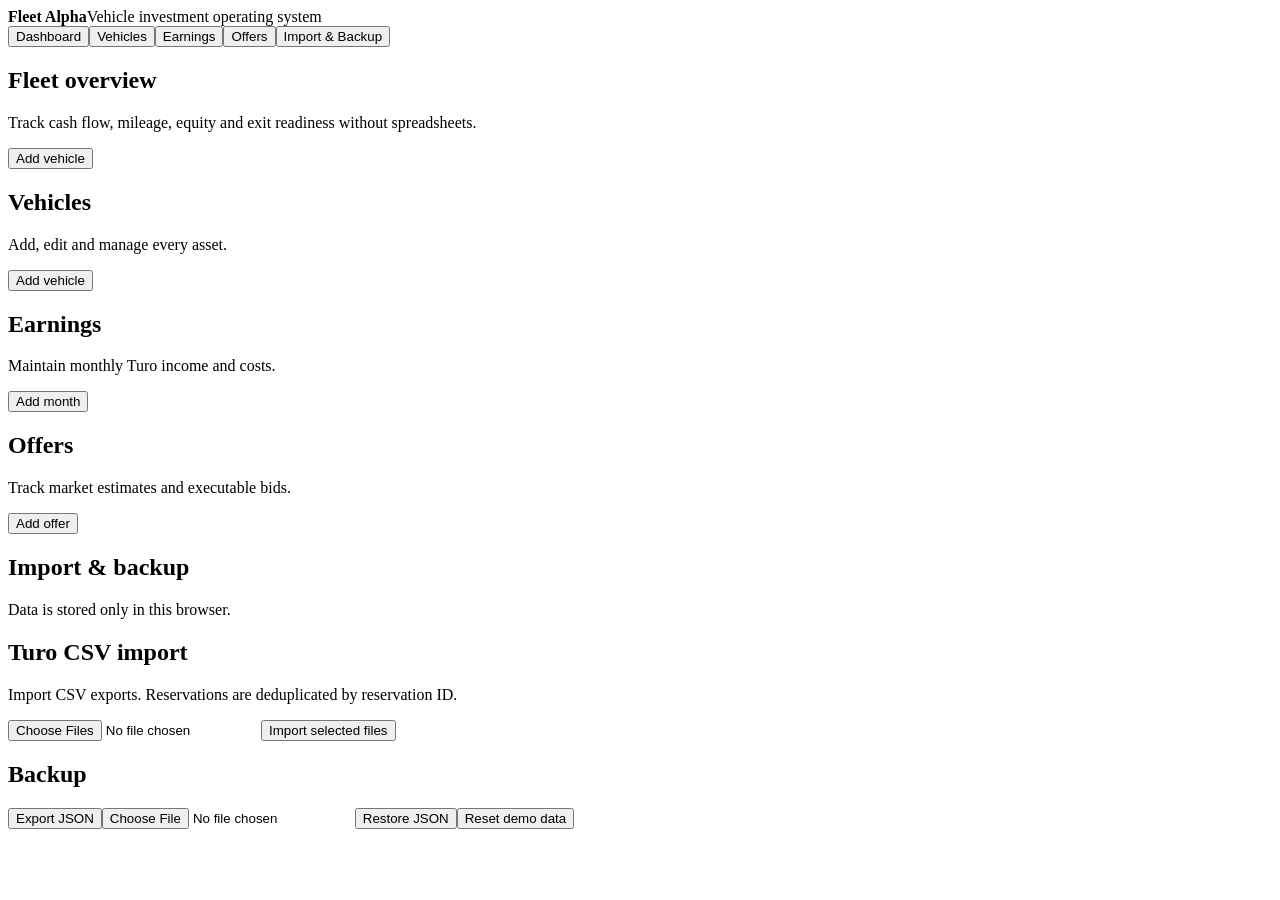
==== fleet-alpha/index.html @ 128af907 "Add Fleet Alpha public app shell" ====
<!doctype html><html><head><meta charset="utf-8"><meta name="viewport" content="width=device-width,initial-scale=1"><title>Fleet Alpha</title><link rel="stylesheet" href="styles.css"></head><body><header><div><b>Fleet Alpha</b><span>Vehicle investment operating system</span></div><nav><button data-view="dashboard">Dashboard</button><button data-view="vehicles">Vehicles</button><button data-view="earnings">Earnings</button><button data-view="offers">Offers</button><button data-view="data">Import & Backup</button></nav></header><main><section id="dashboard" class="view active"><div class="hero"><div><h1>Fleet overview</h1><p>Track cash flow, mileage, equity and exit readiness without spreadsheets.</p></div><button class="primary" onclick="openVehicle()">Add vehicle</button></div><div id="kpis" class="kpis"></div><div id="cards" class="cards"></div></section><section id="vehicles" class="view"><div class="hero"><div><h1>Vehicles</h1><p>Add, edit and manage every asset.</p></div><button class="primary" onclick="openVehicle()">Add vehicle</button></div><div id="vehicleTable"></div></section><section id="earnings" class="view"><div class="hero"><div><h1>Earnings</h1><p>Maintain monthly Turo income and costs.</p></div><button class="primary" onclick="openEarning()">Add month</button></div><div id="earningTable"></div></section><section id="offers" class="view"><div class="hero"><div><h1>Offers</h1><p>Track market estimates and executable bids.</p></div><button class="primary" onclick="openOffer()">Add offer</button></div><div id="offerTable"></div></section><section id="data" class="view"><div class="hero"><div><h1>Import & backup</h1><p>Data is stored only in this browser.</p></div></div><div class="panel"><h2>Turo CSV import</h2><p>Import CSV exports. Reservations are deduplicated by reservation ID.</p><input id="csv" type="file" accept=".csv" multiple><button class="primary" onclick="importCSV()">Import selected files</button><div id="importMsg"></div></div><div class="panel"><h2>Backup</h2><button onclick="exportData()">Export JSON</button><input id="restore" type="file" accept="application/json"><button onclick="restoreData()">Restore JSON</button><button class="danger" onclick="resetData()">Reset demo data</button></div></section></main><dialog id="modal"><form id="form" method="dialog"><div class="modalHead"><h2 id="modalTitle"></h2><button value="cancel">×</button></div><div id="fields" class="formGrid"></div><menu><button value="cancel">Cancel</button><button id="saveBtn" class="primary" value="default">Save</button></menu></form></dialog><script src="app.js"></script></body></html>
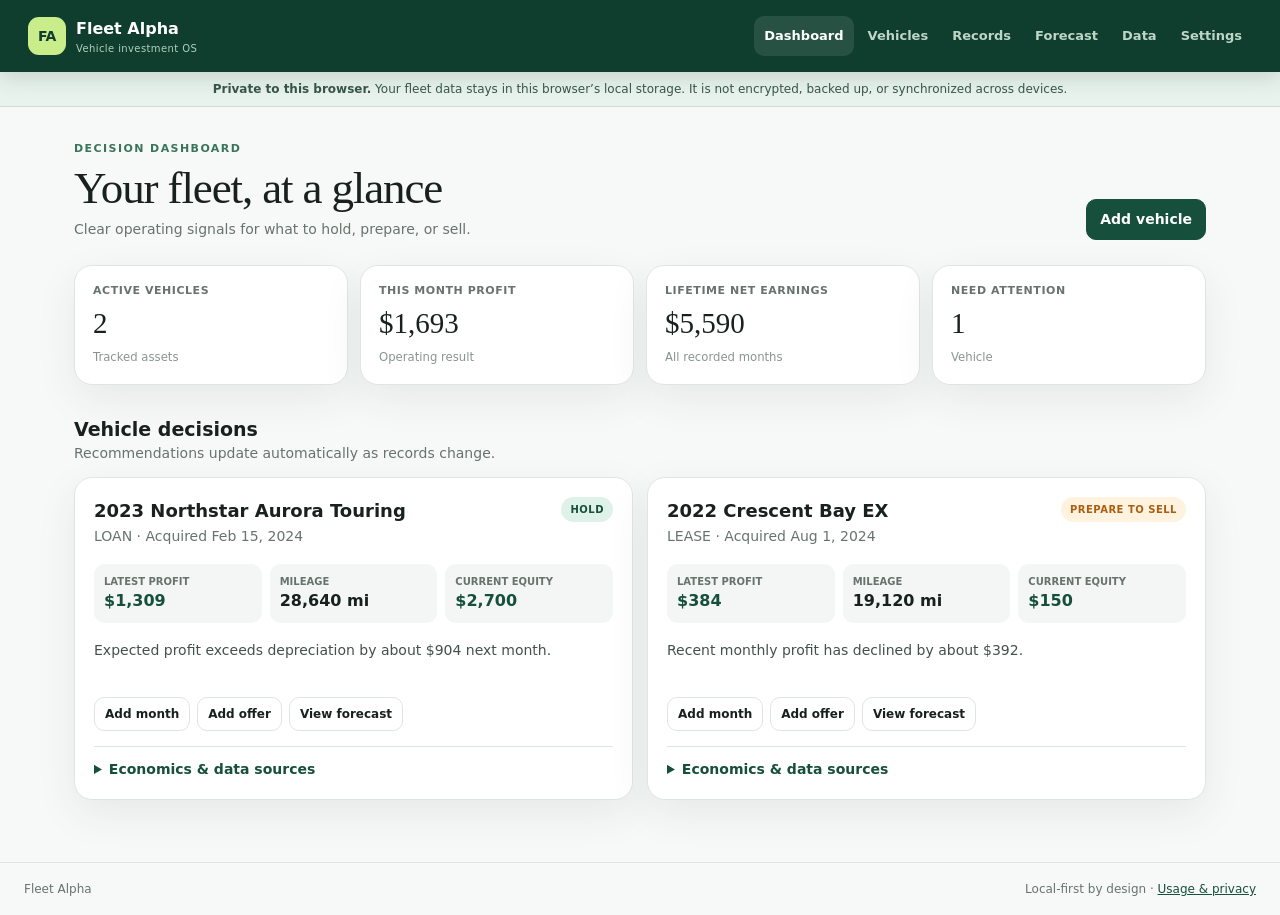
==== commit b7bac782: "Complete Fleet Alpha production implementation" ====
--- a/fleet-alpha/index.html
+++ b/fleet-alpha/index.html
@@ -1 +1,166 @@
-<!doctype html><html><head><meta charset="utf-8"><meta name="viewport" content="width=device-width,initial-scale=1"><title>Fleet Alpha</title><link rel="stylesheet" href="styles.css"></head><body><header><div><b>Fleet Alpha</b><span>Vehicle investment operating system</span></div><nav><button data-view="dashboard">Dashboard</button><button data-view="vehicles">Vehicles</button><button data-view="earnings">Earnings</button><button data-view="offers">Offers</button><button data-view="data">Import & Backup</button></nav></header><main><section id="dashboard" class="view active"><div class="hero"><div><h1>Fleet overview</h1><p>Track cash flow, mileage, equity and exit readiness without spreadsheets.</p></div><button class="primary" onclick="openVehicle()">Add vehicle</button></div><div id="kpis" class="kpis"></div><div id="cards" class="cards"></div></section><section id="vehicles" class="view"><div class="hero"><div><h1>Vehicles</h1><p>Add, edit and manage every asset.</p></div><button class="primary" onclick="openVehicle()">Add vehicle</button></div><div id="vehicleTable"></div></section><section id="earnings" class="view"><div class="hero"><div><h1>Earnings</h1><p>Maintain monthly Turo income and costs.</p></div><button class="primary" onclick="openEarning()">Add month</button></div><div id="earningTable"></div></section><section id="offers" class="view"><div class="hero"><div><h1>Offers</h1><p>Track market estimates and executable bids.</p></div><button class="primary" onclick="openOffer()">Add offer</button></div><div id="offerTable"></div></section><section id="data" class="view"><div class="hero"><div><h1>Import & backup</h1><p>Data is stored only in this browser.</p></div></div><div class="panel"><h2>Turo CSV import</h2><p>Import CSV exports. Reservations are deduplicated by reservation ID.</p><input id="csv" type="file" accept=".csv" multiple><button class="primary" onclick="importCSV()">Import selected files</button><div id="importMsg"></div></div><div class="panel"><h2>Backup</h2><button onclick="exportData()">Export JSON</button><input id="restore" type="file" accept="application/json"><button onclick="restoreData()">Restore JSON</button><button class="danger" onclick="resetData()">Reset demo data</button></div></section></main><dialog id="modal"><form id="form" method="dialog"><div class="modalHead"><h2 id="modalTitle"></h2><button value="cancel">×</button></div><div id="fields" class="formGrid"></div><menu><button value="cancel">Cancel</button><button id="saveBtn" class="primary" value="default">Save</button></menu></form></dialog><script src="app.js"></script></body></html>+<!doctype html>
+<html lang="en">
+<head>
+  <meta charset="utf-8">
+  <meta name="viewport" content="width=device-width,initial-scale=1">
+  <meta name="description" content="Fleet Alpha — a private-first vehicle investment operating system.">
+  <title>Fleet Alpha</title>
+  <link rel="stylesheet" href="styles.css">
+</head>
+<body>
+  <a class="skip-link" href="#main">Skip to content</a>
+  <header class="app-header">
+    <a class="brand" href="#dashboard" data-view-link="dashboard" aria-label="Fleet Alpha dashboard">
+      <span class="brand-mark">FA</span>
+      <span><strong>Fleet Alpha</strong><small>Vehicle investment OS</small></span>
+    </a>
+    <nav aria-label="Primary navigation">
+      <button type="button" data-view="dashboard">Dashboard</button>
+      <button type="button" data-view="vehicles">Vehicles</button>
+      <button type="button" data-view="records">Records</button>
+      <button type="button" data-view="forecast">Forecast</button>
+      <button type="button" data-view="data">Data</button>
+      <button type="button" data-view="settings">Settings</button>
+    </nav>
+  </header>
+
+  <div class="privacy-notice" role="note">
+    <strong>Private to this browser.</strong> Your fleet data stays in this browser’s local storage. It is not encrypted, backed up, or synchronized across devices.
+  </div>
+
+  <main id="main">
+    <section id="dashboard" class="view active" aria-labelledby="dashboard-title">
+      <div class="hero">
+        <div>
+          <p class="eyebrow">Decision dashboard</p>
+          <h1 id="dashboard-title">Your fleet, at a glance</h1>
+          <p>Clear operating signals for what to hold, prepare, or sell.</p>
+        </div>
+        <button class="primary" type="button" data-action="add-vehicle">Add vehicle</button>
+      </div>
+      <div id="kpis" class="kpis" aria-label="Portfolio summary"></div>
+      <div class="section-heading">
+        <div><h2>Vehicle decisions</h2><p>Recommendations update automatically as records change.</p></div>
+      </div>
+      <div id="cards" class="cards"></div>
+    </section>
+
+    <section id="vehicles" class="view" aria-labelledby="vehicles-title">
+      <div class="hero">
+        <div><p class="eyebrow">Assets</p><h1 id="vehicles-title">Vehicles</h1><p>Manage financing, value, mileage, and assumptions.</p></div>
+        <button class="primary" type="button" data-action="add-vehicle">Add vehicle</button>
+      </div>
+      <div id="vehicleTable"></div>
+    </section>
+
+    <section id="records" class="view" aria-labelledby="records-title">
+      <div class="hero">
+        <div><p class="eyebrow">Operating ledger</p><h1 id="records-title">Fleet records</h1><p>Earnings, offers, payoffs, maintenance, and incidents.</p></div>
+        <button id="addRecordBtn" class="primary" type="button">Add earning</button>
+      </div>
+      <div id="recordTabs" class="tabs" role="tablist" aria-label="Record type"></div>
+      <div id="recordTable"></div>
+    </section>
+
+    <section id="forecast" class="view" aria-labelledby="forecast-title">
+      <div class="hero">
+        <div><p class="eyebrow">12-month outlook</p><h1 id="forecast-title">Exit forecast</h1><p>Directional estimates based on recent performance and your assumptions.</p></div>
+      </div>
+      <div id="forecastContent"></div>
+    </section>
+
+    <section id="data" class="view" aria-labelledby="data-title">
+      <div class="hero">
+        <div><p class="eyebrow">Portability</p><h1 id="data-title">Import & backup</h1><p>Bring in Turo activity and keep a private copy of your data.</p></div>
+      </div>
+      <div class="data-grid">
+        <article class="panel">
+          <span class="panel-icon" aria-hidden="true">CSV</span>
+          <h2>Import Turo CSV</h2>
+          <p>Choose one or more files. You will review matches, duplicates, and unmatched rows before anything is saved.</p>
+          <label class="file-picker">Choose CSV files<input id="csvFiles" type="file" accept=".csv,text/csv" multiple></label>
+          <div id="csvSelection" class="muted" aria-live="polite">No files selected</div>
+          <button id="previewImportBtn" class="primary" type="button">Preview import</button>
+          <div id="importResult" class="result-box" aria-live="polite"></div>
+        </article>
+        <article class="panel">
+          <span class="panel-icon" aria-hidden="true">JSON</span>
+          <h2>Backup & restore</h2>
+          <p>Export a complete versioned backup. Restore validates the file before replacing local data.</p>
+          <div class="stack-actions">
+            <button id="exportBtn" type="button">Export JSON backup</button>
+            <label class="file-picker secondary">Choose backup<input id="restoreFile" type="file" accept=".json,application/json"></label>
+            <button id="restoreBtn" type="button">Restore selected backup</button>
+          </div>
+        </article>
+        <article class="panel danger-panel">
+          <span class="panel-icon" aria-hidden="true">!</span>
+          <h2>Reset local data</h2>
+          <p>Demo reset restores fictional starter records. Clear removes every fleet record and starts empty.</p>
+          <div class="stack-actions">
+            <button id="resetBtn" type="button">Reset to demo data</button>
+            <button id="clearBtn" class="danger" type="button">Clear all data</button>
+          </div>
+        </article>
+        <article class="panel">
+          <span class="panel-icon" aria-hidden="true">IDs</span>
+          <h2>Imported reservations</h2>
+          <p>Reservation IDs prevent repeat imports. Remove an ID only when you intentionally need to re-import it.</p>
+          <div id="reservationTable"></div>
+        </article>
+      </div>
+    </section>
+
+    <section id="settings" class="view" aria-labelledby="settings-title">
+      <div class="hero">
+        <div><p class="eyebrow">Decision policy</p><h1 id="settings-title">Settings</h1><p>Control recommendation thresholds and forecasting assumptions.</p></div>
+      </div>
+      <form id="settingsForm" class="panel settings-form">
+        <div class="form-grid">
+          <label>Hold threshold ($ / month)<span>Hold when value is at or above this amount.</span><input name="holdThreshold" type="number" step="1" required></label>
+          <label>Prepare-to-sell floor ($ / month)<span>Prepare when value is between this floor and hold threshold.</span><input name="prepareThreshold" type="number" step="1" required></label>
+          <label>Loan payoff decline / month ($)<span>Fallback monthly principal reduction when no payoff history exists.</span><input name="loanPayoffDecline" type="number" min="0" step="1" required></label>
+          <label>Recent average window (months)<span>Number of recent earning months used in the forecast.</span><input name="averageMonths" type="number" min="1" max="12" step="1" required></label>
+          <label>Sale friction (%)<span>Estimated transaction cost deducted from projected equity.</span><input name="saleFrictionPct" type="number" min="0" max="25" step=".1" required></label>
+          <label>Currency<span>Display currency for all calculations.</span><select name="currency"><option value="USD">USD — US dollar</option></select></label>
+        </div>
+        <div class="form-actions"><button class="primary" type="submit">Save settings</button></div>
+      </form>
+      <div class="panel explainer">
+        <h2>How recommendations work</h2>
+        <dl>
+          <div><dt>ADD DATA</dt><dd>Payoff, market/offer value, or depreciation is missing.</dd></div>
+          <div><dt>HOLD</dt><dd>Expected next-month profit minus depreciation is materially positive.</dd></div>
+          <div><dt>PREPARE TO SELL</dt><dd>Hold value is close to zero or the recent profit trend is declining.</dd></div>
+          <div><dt>SELL NOW</dt><dd>Hold value is negative and a current exit has non-negative equity, or waiting worsens the outlook.</dd></div>
+        </dl>
+      </div>
+    </section>
+  </main>
+
+  <dialog id="editorDialog" aria-labelledby="editorTitle">
+    <form id="editorForm">
+      <div class="modal-head"><div><p id="editorEyebrow" class="eyebrow"></p><h2 id="editorTitle">Edit</h2></div><button class="icon-button" type="button" data-close aria-label="Close">×</button></div>
+      <div id="editorFields" class="form-grid modal-body"></div>
+      <div class="modal-actions"><button type="button" data-close>Cancel</button><button class="primary" type="submit">Save</button></div>
+    </form>
+  </dialog>
+
+  <dialog id="confirmDialog" class="confirm-dialog" aria-labelledby="confirmTitle">
+    <div class="modal-head"><div><p class="eyebrow">Please confirm</p><h2 id="confirmTitle">Confirm action</h2></div></div>
+    <div class="modal-body"><p id="confirmMessage"></p></div>
+    <div class="modal-actions"><button id="confirmCancel" type="button">Cancel</button><button id="confirmAccept" class="danger" type="button">Confirm</button></div>
+  </dialog>
+
+  <dialog id="importDialog" class="import-dialog" aria-labelledby="importTitle">
+    <div class="modal-head"><div><p class="eyebrow">Turo CSV</p><h2 id="importTitle">Review import</h2></div><button class="icon-button" type="button" data-import-close aria-label="Close">×</button></div>
+    <div id="importSummary" class="import-summary"></div>
+    <div id="importPreview" class="modal-body"></div>
+    <div class="modal-actions"><button type="button" data-import-close>Cancel</button><button id="commitImportBtn" class="primary" type="button">Import valid rows</button></div>
+  </dialog>
+
+  <div id="toast" class="toast" role="status" aria-live="polite"></div>
+  <footer><span>Fleet Alpha</span><span>Local-first by design · <a href="README.md">Usage & privacy</a></span></footer>
+  <script src="app.js"></script>
+</body>
+</html>
--- a/fleet-alpha/styles.css
+++ b/fleet-alpha/styles.css
@@ -0,0 +1,56 @@
+:root{
+  color-scheme:light;
+  --ink:#18211e;--muted:#68736e;--faint:#f3f6f4;--paper:#fff;--line:#dfe6e2;
+  --forest:#164f3b;--forest-2:#0f3e2e;--mint:#dff2e9;--lime:#c9ed8b;
+  --amber:#a95f12;--amber-bg:#fff3df;--red:#a83c32;--red-bg:#fff0ee;--blue:#315f91;
+  --shadow:0 14px 40px rgba(25,48,38,.08);--radius:18px;
+}
+*{box-sizing:border-box}
+html{scroll-behavior:smooth}
+body{margin:0;background:#f7f9f8;color:var(--ink);font:14px/1.5 Inter,ui-sans-serif,system-ui,-apple-system,BlinkMacSystemFont,"Segoe UI",sans-serif}
+button,input,select,textarea{font:inherit}
+button,.file-picker{border:1px solid var(--line);background:var(--paper);color:var(--ink);border-radius:10px;padding:9px 13px;font-weight:700;cursor:pointer;transition:.18s ease}
+button:hover,.file-picker:hover{border-color:#aebdb5;transform:translateY(-1px)}
+button:focus-visible,a:focus-visible,input:focus-visible,select:focus-visible,textarea:focus-visible,.file-picker:focus-within{outline:3px solid #8bc9ae;outline-offset:2px}
+button.primary{background:var(--forest);border-color:var(--forest);color:#fff}
+button.primary:hover{background:var(--forest-2)}
+button.danger{background:var(--red-bg);border-color:#efc4bf;color:var(--red)}
+button.icon-button{font-size:25px;line-height:1;padding:6px 10px;background:transparent}
+.skip-link{position:fixed;top:-50px;left:12px;z-index:100;background:#fff;padding:10px;color:var(--forest)}
+.skip-link:focus{top:12px}
+.app-header{height:72px;background:var(--forest-2);display:flex;align-items:center;justify-content:space-between;padding:0 28px;position:sticky;top:0;z-index:20;box-shadow:0 6px 20px rgba(12,45,34,.15)}
+.brand{display:flex;align-items:center;gap:10px;text-decoration:none;color:#fff;min-width:max-content}
+.brand-mark{display:grid;place-items:center;width:38px;height:38px;border-radius:11px;background:var(--lime);color:var(--forest-2);font-weight:900;letter-spacing:-.5px}
+.brand strong,.brand small{display:block}.brand strong{font-size:16px}.brand small{color:#afd0c0;font-size:10px;letter-spacing:.04em}
+nav{display:flex;gap:4px;overflow-x:auto}
+nav button{border:0;background:transparent;color:#bed5ca;font-size:13px;padding:10px}
+nav button:hover,nav button.active{background:rgba(255,255,255,.1);color:#fff;transform:none}
+.privacy-notice{background:#e8f3ed;border-bottom:1px solid #cee1d7;padding:8px 24px;text-align:center;color:#385649;font-size:12px}
+main{min-height:calc(100vh - 145px)}
+.view{display:none;max-width:1180px;margin:auto;padding:34px 24px 60px}.view.active{display:block}
+.hero{display:flex;justify-content:space-between;align-items:flex-end;gap:24px;margin-bottom:25px}
+.hero h1{font-family:Georgia,serif;font-size:clamp(30px,5vw,45px);font-weight:500;line-height:1.05;letter-spacing:-.025em;margin:0 0 7px}
+.hero p:not(.eyebrow),.section-heading p{color:var(--muted);margin:0}
+.eyebrow{color:#3a745d;font-size:11px;text-transform:uppercase;letter-spacing:.13em;font-weight:900;margin:0 0 7px}
+.kpis{display:grid;grid-template-columns:repeat(4,1fr);gap:12px}
+.kpi,.card,.panel,.table-wrap,.forecast-card{background:var(--paper);border:1px solid var(--line);border-radius:var(--radius);box-shadow:var(--shadow)}
+.kpi{padding:17px 18px}.kpi span{display:block;color:var(--muted);font-size:11px;font-weight:800;text-transform:uppercase;letter-spacing:.05em}.kpi strong{display:block;font-family:Georgia,serif;font-size:29px;font-weight:500;margin-top:3px}.kpi small{color:#8a948f}
+.section-heading{display:flex;justify-content:space-between;align-items:end;margin:30px 0 13px}.section-heading h2{font-size:19px;margin:0}
+.cards{display:grid;grid-template-columns:repeat(2,1fr);gap:14px}
+.card{padding:19px}.card-top{display:flex;justify-content:space-between;gap:14px}.card h3{font-size:18px;margin:0}.card-subtitle{color:var(--muted);margin:2px 0 0}
+.status{height:max-content;white-space:nowrap;border-radius:999px;padding:5px 9px;font-size:10px;font-weight:900;letter-spacing:.05em}
+.status-hold{background:var(--mint);color:var(--forest)}.status-prepare{background:var(--amber-bg);color:var(--amber)}.status-sell{background:var(--red-bg);color:var(--red)}.status-data{background:#eef1f5;color:#536274}
+.metrics{display:grid;grid-template-columns:repeat(3,1fr);gap:8px;margin:17px 0}.metric{background:var(--faint);border-radius:11px;padding:10px}.metric span{display:block;color:var(--muted);font-size:10px;text-transform:uppercase;font-weight:800}.metric strong{font-size:16px}.reason{min-height:42px;color:#43514b;margin:0 0 15px}
+.actions{display:flex;gap:7px;flex-wrap:wrap}.actions button{padding:7px 10px;font-size:12px}
+details{border-top:1px solid var(--line);margin-top:15px;padding-top:12px}summary{cursor:pointer;font-weight:700;color:var(--forest)}.details-grid{display:grid;grid-template-columns:1fr 1fr;gap:6px 16px;margin-top:10px}.detail-row{display:flex;justify-content:space-between;gap:8px;color:var(--muted)}.detail-row strong{color:var(--ink)}
+.table-wrap{overflow:auto}.table-wrap table{width:100%;border-collapse:collapse;min-width:720px}th,td{text-align:left;padding:12px 14px;border-bottom:1px solid var(--line);vertical-align:top}th{color:var(--muted);font-size:10px;text-transform:uppercase;letter-spacing:.07em;background:#fafcfb}tbody tr:last-child td{border-bottom:0}.table-primary{font-weight:800}.table-secondary{display:block;color:var(--muted);font-size:12px;margin-top:2px}
+.empty{background:#fff;border:1px dashed #bfcac4;border-radius:var(--radius);text-align:center;padding:42px 20px;color:var(--muted)}.empty h2,.empty h3{color:var(--ink);margin:0 0 5px}
+.tabs{display:flex;gap:7px;margin-bottom:14px;overflow:auto;padding:2px}.tabs button[aria-selected="true"]{background:var(--forest);color:#fff;border-color:var(--forest)}
+.data-grid{display:grid;grid-template-columns:1fr 1fr;gap:14px}.panel{padding:21px}.panel h2{margin:10px 0 5px;font-size:18px}.panel>p{color:var(--muted);margin:0 0 15px}.panel-icon{display:grid;place-items:center;width:42px;height:42px;border-radius:12px;background:var(--mint);color:var(--forest);font-size:11px;font-weight:900}.danger-panel .panel-icon{background:var(--red-bg);color:var(--red)}.stack-actions{display:flex;gap:8px;flex-wrap:wrap}.file-picker{display:inline-block}.file-picker input{position:absolute;width:1px;height:1px;opacity:0}.file-picker.secondary{font-weight:700}.muted{color:var(--muted);font-size:12px;margin:8px 0}.result-box:not(:empty){margin-top:14px;padding:11px;border-radius:10px;background:var(--faint)}
+.settings-form{padding:22px}.form-grid{display:grid;grid-template-columns:repeat(2,1fr);gap:15px}.form-grid label,.field-label{display:block;font-size:12px;font-weight:800;color:#34433c}.form-grid label span{display:block;color:var(--muted);font-size:11px;font-weight:400;margin:2px 0 6px}.form-grid input,.form-grid select,.form-grid textarea{display:block;width:100%;border:1px solid #c9d3ce;border-radius:9px;padding:10px;background:#fff;color:var(--ink);margin-top:5px}.form-grid textarea{min-height:85px;resize:vertical}.form-grid .wide{grid-column:1/-1}.form-actions{display:flex;justify-content:flex-end;margin-top:18px}.explainer{margin-top:14px}.explainer h2{margin-top:0}.explainer dl{display:grid;grid-template-columns:repeat(2,1fr);gap:12px}.explainer dl div{background:var(--faint);padding:12px;border-radius:10px}.explainer dt{font-size:11px;font-weight:900;color:var(--forest)}.explainer dd{color:var(--muted);margin:3px 0 0}
+dialog{border:0;padding:0;border-radius:18px;width:min(850px,calc(100vw - 24px));max-height:92vh;box-shadow:0 30px 90px rgba(15,35,26,.3)}dialog::backdrop{background:rgba(13,35,27,.67);backdrop-filter:blur(3px)}dialog form{margin:0}.modal-head{display:flex;justify-content:space-between;align-items:center;padding:18px 21px;border-bottom:1px solid var(--line);position:sticky;top:0;background:#fff;z-index:2}.modal-head h2{margin:0;font-size:21px}.modal-body{padding:20px;overflow:auto}.modal-actions{display:flex;justify-content:flex-end;gap:8px;padding:14px 20px;border-top:1px solid var(--line);position:sticky;bottom:0;background:#fff}.confirm-dialog{width:min(470px,calc(100vw - 24px))}.import-dialog{width:min(1080px,calc(100vw - 24px))}.import-summary{padding:12px 20px;background:var(--faint);display:flex;gap:18px;flex-wrap:wrap}.import-summary strong{color:var(--forest)}.import-row-select{min-width:150px;padding:7px;border:1px solid var(--line);border-radius:8px}.row-error{background:#fff9f1}.row-duplicate{opacity:.65}.toast{position:fixed;right:20px;bottom:20px;z-index:100;background:var(--forest-2);color:#fff;padding:12px 16px;border-radius:11px;box-shadow:var(--shadow);opacity:0;transform:translateY(12px);pointer-events:none;transition:.2s}.toast.show{opacity:1;transform:none}
+.forecast-card{padding:20px;margin-bottom:14px}.forecast-head{display:flex;justify-content:space-between;gap:15px}.forecast-head h2{margin:0}.forecast-callout{background:var(--mint);border-radius:12px;padding:11px 14px;margin:15px 0}.forecast-callout strong{display:block;color:var(--forest)}.forecast-bars{display:grid;grid-template-columns:repeat(12,1fr);gap:5px;height:150px;align-items:end;border-bottom:1px solid var(--line);padding-top:10px}.bar-wrap{height:100%;display:flex;flex-direction:column;justify-content:flex-end;align-items:center;gap:3px}.bar{width:100%;min-height:3px;background:#81b59e;border-radius:5px 5px 0 0}.bar.negative{background:#d68e85}.bar-label{font-size:9px;color:var(--muted);white-space:nowrap}.assumptions{color:var(--muted);font-size:12px}
+.positive{color:var(--forest)}.negative{color:var(--red)}.estimate{font-size:9px;text-transform:uppercase;background:#eef1ef;color:#67726d;border-radius:4px;padding:2px 4px;margin-left:3px}.verified{background:var(--mint);color:var(--forest)}
+footer{display:flex;justify-content:space-between;gap:10px;border-top:1px solid var(--line);padding:17px 24px;color:var(--muted);font-size:12px}footer a{color:var(--forest)}
+@media(max-width:800px){.app-header{height:auto;align-items:flex-start;padding:12px 14px;display:block}.brand{margin-bottom:9px}nav{width:100%}.privacy-notice{text-align:left}.view{padding:25px 14px 45px}.kpis{grid-template-columns:1fr 1fr}.cards,.data-grid{grid-template-columns:1fr}.hero{align-items:flex-start;flex-direction:column}.form-grid{grid-template-columns:1fr}.form-grid .wide{grid-column:auto}.explainer dl{grid-template-columns:1fr}}
+@media(max-width:480px){.kpis{grid-template-columns:1fr}.metrics{grid-template-columns:1fr 1fr}.details-grid{grid-template-columns:1fr}.privacy-notice{font-size:11px}.forecast-bars{gap:2px}.bar-label{font-size:8px;transform:rotate(-45deg);margin-bottom:-12px}.forecast-bars{padding-bottom:17px}footer{display:block}footer span{display:block;margin:3px}}
